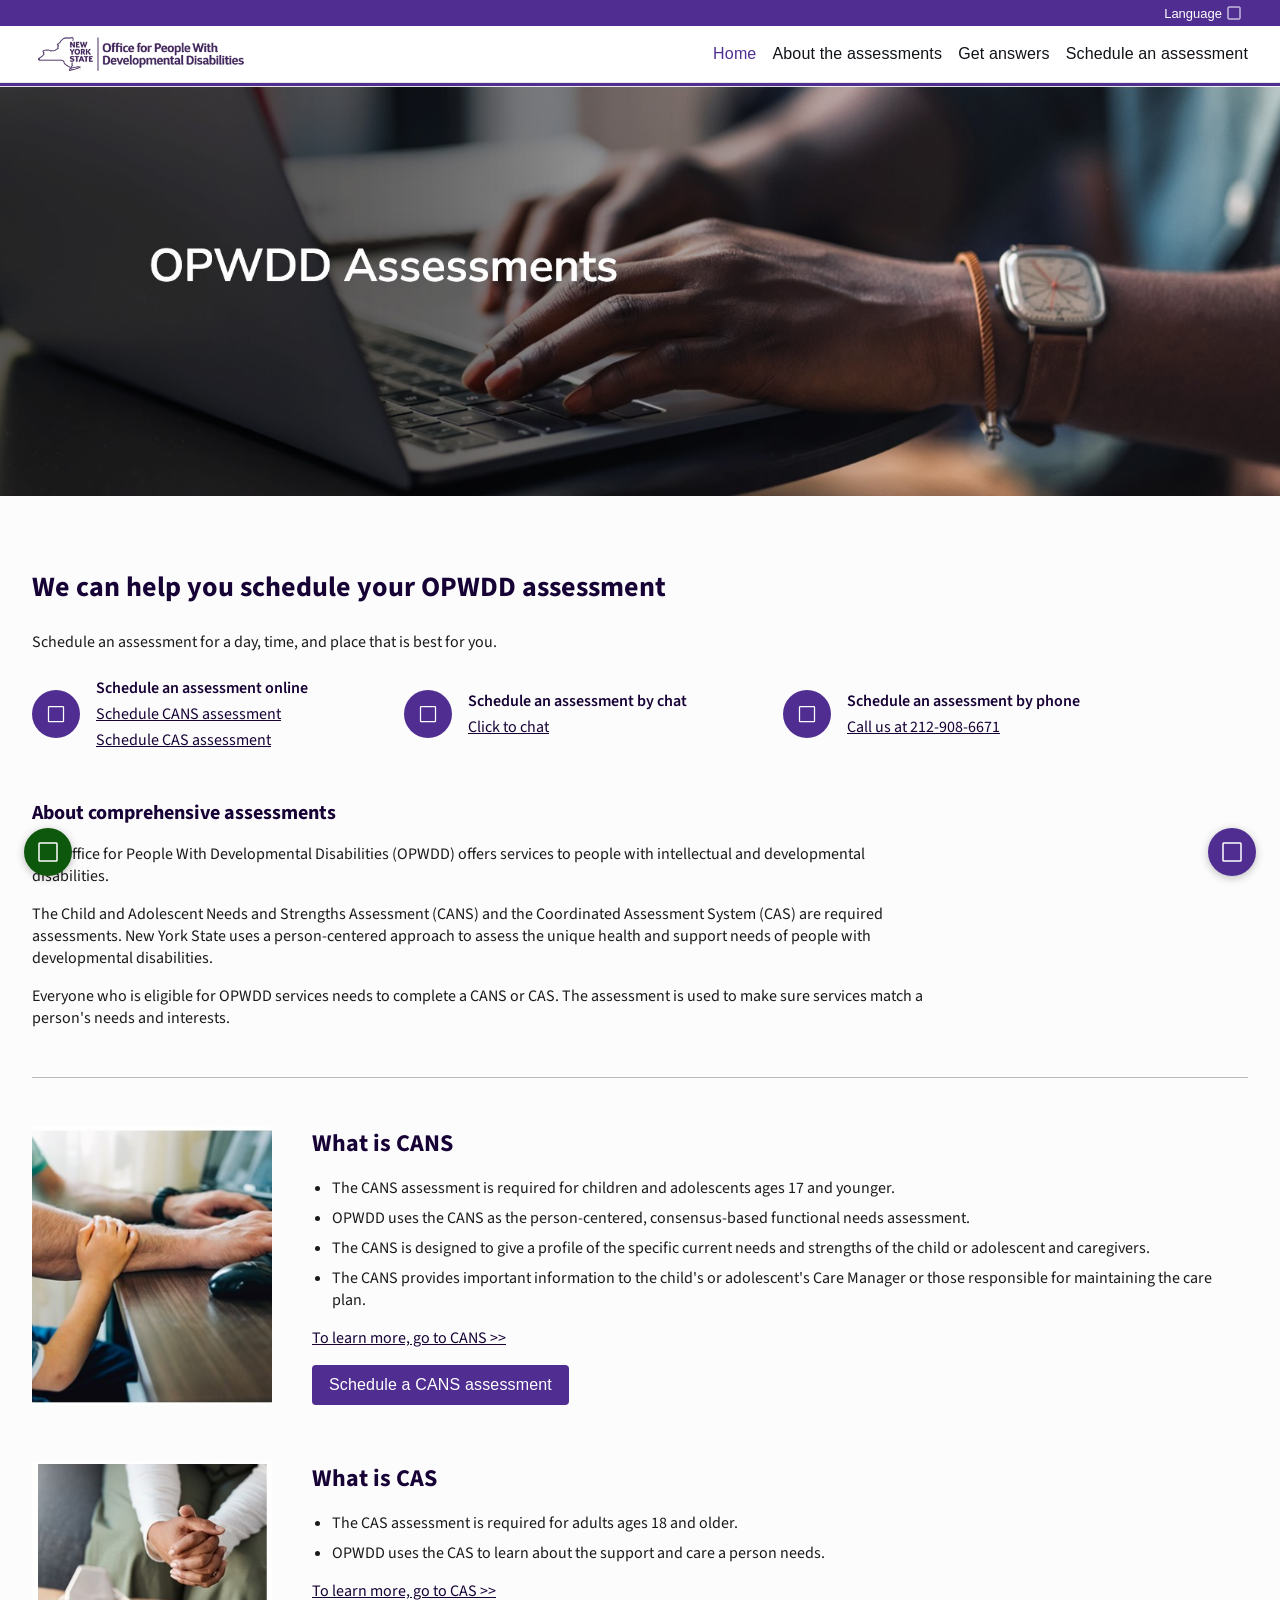
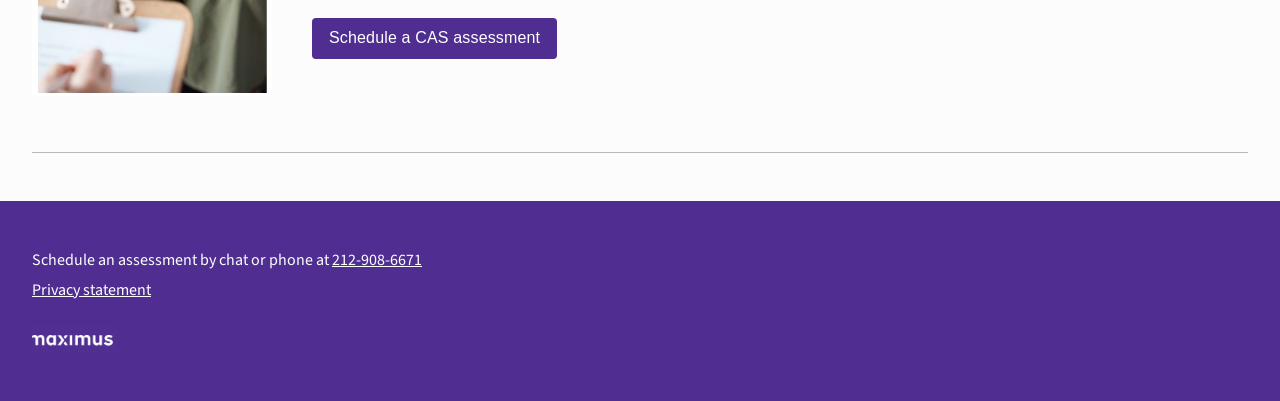
==== NY OPWDD/index.html @ 1f6131d6 "Publish OPWDD Assessments prototype as a GitHub Pages demo Deploy mirror of the NY-OPWDD site (homep" ====
<!DOCTYPE html>
<html lang="en" data-theme="maximus" data-mode="light">
<head>
<meta charset="UTF-8">
<meta name="viewport" content="width=device-width, initial-scale=1.0">
<title>OPWDD Assessments</title>
<link rel="preconnect" href="https://fonts.googleapis.com">
<link rel="preconnect" href="https://fonts.gstatic.com" crossorigin>
<link href="https://fonts.googleapis.com/css2?family=Source+Sans+3:ital,wght@0,400;0,600;0,700;1,400&display=swap" rel="stylesheet">
<link rel="stylesheet" href="../node_modules/@mms/design-system/dist/styles/tokens-primitives.css">
<link rel="stylesheet" href="../node_modules/@mms/design-system/dist/styles/tokens-structural.css">
<link rel="stylesheet" href="../node_modules/@mms/design-system/dist/styles/tokens-semantic.css">
<link rel="stylesheet" href="../node_modules/@mms/design-system/dist/themes/maximus.css">
<link rel="stylesheet" href="styles.css?v=1">
<script type="importmap">
{
  "imports": {
    "lit": "../node_modules/lit/index.js",
    "lit/": "../node_modules/lit/",
    "lit-html": "../node_modules/lit-html/lit-html.js",
    "lit-html/": "../node_modules/lit-html/",
    "lit-element": "../node_modules/lit-element/index.js",
    "lit-element/": "../node_modules/lit-element/",
    "@lit/reactive-element": "../node_modules/@lit/reactive-element/reactive-element.js",
    "@lit/reactive-element/": "../node_modules/@lit/reactive-element/",
    "@lit-labs/ssr-dom-shim": "../node_modules/@lit-labs/ssr-dom-shim/index.js",
    "@lit-labs/ssr-dom-shim/": "../node_modules/@lit-labs/ssr-dom-shim/",
    "@mms/design-system/components/mms-button": "../node_modules/@mms/design-system/dist/components/button/mms-button.component.js",
    "@mms/design-system/components/mms-icon": "../node_modules/@mms/design-system/dist/components/icon/mms-icon.component.js",
    "@mms/design-system/components/mms-link": "../node_modules/@mms/design-system/dist/components/link/mms-link.component.js",
    "@mms/design-system/components/mms-header": "../node_modules/@mms/design-system/dist/components/header/mms-header.component.js",
    "/NYOPWDD-demo/node_modules/@mms/design-system/dist/icons/icon-svgs.json": "./icon-svgs-shim.js"
  }
}
</script>
<script type="module">
  import '@mms/design-system/components/mms-button';
  import '@mms/design-system/components/mms-icon';
  import '@mms/design-system/components/mms-link';
  import '@mms/design-system/components/mms-header';
</script>
<style>
  /* Homepage-only: marks the Home nav item current, in the theme's primary color.
     Overrides the header's own --color-link-default/--color-link-hover, which it
     sets on slotted nav links via ::slotted() — this rule wins on specificity. */
  mms-link[slot="nav"].nav-current {
    --color-link-default: var(--color-primary-9);
    --color-link-hover: var(--color-primary-9);
  }
</style>
</head>
<body>

<div class="utility-bar">
  <button type="button" class="utility-bar__lang">
    Language <mms-icon name="caret-down" size="sm"></mms-icon>
  </button>
</div>

<mms-header logo-size="sm" container="content" home-href="index.html" home-label="OPWDD Assessments" home-current>
  <img slot="logo" src="assets/logo-opwdd.png" alt="New York State Office for People With Developmental Disabilities" class="nav-header__logo">
  <mms-link slot="nav" href="index.html" label="Home" class="nav-current"></mms-link>
  <mms-link slot="nav" href="#about-assessments" label="About the assessments"></mms-link>
  <mms-link slot="nav" href="#get-answers" label="Get answers"></mms-link>
  <mms-link slot="nav" href="#schedule" label="Schedule an assessment"></mms-link>
</mms-header>

<div class="hero">
  <img src="assets/hero-assessments.jpg" alt="OPWDD Assessments" class="hero__img">
  <h1 class="visually-hidden">OPWDD Assessments</h1>
</div>

<main class="layout-container">
  <section class="intro">
    <h2>We can help you schedule your OPWDD assessment</h2>
    <p>Schedule an assessment for a day, time, and place that is best for you.</p>

    <div class="contact-row">
      <div class="contact-item">
        <span class="contact-item__icon"><mms-icon name="monitor" size="md"></mms-icon></span>
        <div>
          <p class="contact-item__label">Schedule an assessment online</p>
          <a href="form-one.html" class="contact-item__link">Schedule CANS assessment</a>
          <a href="form-two.html" class="contact-item__link">Schedule CAS assessment</a>
        </div>
      </div>
      <div class="contact-item">
        <span class="contact-item__icon"><mms-icon name="chat" size="md"></mms-icon></span>
        <div>
          <p class="contact-item__label">Schedule an assessment by chat</p>
          <a href="#chat">Click to chat</a>
        </div>
      </div>
      <div class="contact-item">
        <span class="contact-item__icon"><mms-icon name="phone" size="md"></mms-icon></span>
        <div>
          <p class="contact-item__label">Schedule an assessment by phone</p>
          <a href="tel:212-908-6671">Call us at 212-908-6671</a>
        </div>
      </div>
    </div>
  </section>

  <section class="about-assessments">
    <h3>About comprehensive assessments</h3>
    <p>The Office for People With Developmental Disabilities (OPWDD) offers services to people with intellectual and developmental disabilities.</p>
    <p>The Child and Adolescent Needs and Strengths Assessment (CANS) and the Coordinated Assessment System (CAS) are required assessments. New York State uses a person-centered approach to assess the unique health and support needs of people with developmental disabilities.</p>
    <p>Everyone who is eligible for OPWDD services needs to complete a CANS or CAS. The assessment is used to make sure services match a person's needs and interests.</p>
  </section>

  <hr class="divider">

  <section class="info-block">
    <img src="assets/cans-photo.jpg" alt="" class="info-block__img">
    <div class="info-block__content">
      <h3>What is CANS</h3>
      <ul>
        <li>The CANS assessment is required for children and adolescents ages 17 and younger.</li>
        <li>OPWDD uses the CANS as the person-centered, consensus-based functional needs assessment.</li>
        <li>The CANS is designed to give a profile of the specific current needs and strengths of the child or adolescent and caregivers.</li>
        <li>The CANS provides important information to the child's or adolescent's Care Manager or those responsible for maintaining the care plan.</li>
      </ul>
      <a href="#cans">To learn more, go to CANS &gt;&gt;</a>
      <a href="form-one.html" class="info-block__button">
        <mms-button label="Schedule a CANS assessment" variant="primary" color-scheme="primary" size="md"></mms-button>
      </a>
    </div>
  </section>

  <section class="info-block">
    <img src="assets/cas-photo.jpg" alt="" class="info-block__img">
    <div class="info-block__content">
      <h3>What is CAS</h3>
      <ul>
        <li>The CAS assessment is required for adults ages 18 and older.</li>
        <li>OPWDD uses the CAS to learn about the support and care a person needs.</li>
      </ul>
      <a href="#cas">To learn more, go to CAS &gt;&gt;</a>
      <a href="form-two.html" class="info-block__button">
        <mms-button label="Schedule a CAS assessment" variant="primary" color-scheme="primary" size="md"></mms-button>
      </a>
    </div>
  </section>

  <hr class="divider">
</main>

<footer class="site-footer">
  <p>Schedule an assessment by chat or phone at <a href="tel:212-908-6671">212-908-6671</a></p>
  <a href="#privacy" class="site-footer__privacy">Privacy statement</a>
  <img src="assets/logo-maximus.png" alt="Maximus" class="site-footer__logo">
</footer>

<button type="button" class="cookie-fab" aria-label="Cookie preferences">
  <mms-icon name="cookie" size="lg"></mms-icon>
</button>

<button type="button" class="chat-fab" aria-label="Open chat">
  <mms-icon name="chat" size="lg"></mms-icon>
</button>

</body>
</html>
---- node_modules/@mms/design-system/dist/styles/tokens-primitives.css ----
/**
 * Layer 0 — primitives. Hand-maintained; edit this file directly.
 *
 * Nothing generates it. scripts/build-package.mjs only copies it verbatim into
 * dist/. The raw 1–12 palette ramps live here and are referenced by name from
 * the theme sheets — no component and no semantic token should ever read a
 * primitive directly.
 *
 * The header this replaced claimed the file was auto-generated. It never was:
 * `style-dictionary` is a devDependency with no config, no token source
 * directory, and no script that invokes it. The pipeline in CLAUDE.md §3.4 is
 * still ahead of us, not behind us — when it lands, this header is the thing
 * that should become true again.
 */

:root {
  --neutral-light-1: #fcfcfc;
  --neutral-light-2: #f9f9f9;
  --neutral-light-3: #f0f0f0;
  --neutral-light-4: #e8e8e8;
  --neutral-light-5: #e0e0e0;
  --neutral-light-6: #b8b8b8;
  --neutral-light-7: #878787;
  --neutral-light-8: #737373;
  --neutral-light-9: #606060;
  --neutral-light-10: #484848;
  --neutral-light-11: #303030;
  --neutral-light-12: #1a1a1a;
  --neutral-light-placeholder: #6d6d6d; /* Passes 4.5:1 on surface-sunken (#f0f0f0) */
  --neutral-dark-1: #060606;
  --neutral-dark-2: #151515;
  --neutral-dark-3: #191919;
  --neutral-dark-4: #1d1d1d;
  --neutral-dark-5: #262626;
  --neutral-dark-6: #444444;
  --neutral-dark-7: #636363;
  --neutral-dark-8: #7d7d7d;
  --neutral-dark-9: #979797;
  --neutral-dark-10: #b0b0b0;
  --neutral-dark-11: #cacaca;
  --neutral-dark-12: #e3e3e3;
  --neutral-dark-placeholder: #8c8c8c; /* Passes 4.5:1 on pressed (#262626) */
  --white: #ffffff;
  --near-black: #0a0c0e;
  --onyx-light-1: #f8f9fb;
  --onyx-light-2: #f2f4f7;
  --onyx-light-3: #e8ebf0;
  --onyx-light-4: #dde1e8;
  --onyx-light-5: #cfd5de;
  --onyx-light-6: #b5bdc8;
  --onyx-light-7: #7a8594;
  --onyx-light-8: #4d5766;
  --onyx-light-9: #1f252d;
  --onyx-light-10: #161a21;
  --onyx-light-11: #0f1216;
  --onyx-light-12: #080a0c;
  --onyx-dark-1: #080a0c;
  --onyx-dark-2: #0f1216;
  --onyx-dark-3: #161a21;
  --onyx-dark-4: #1f252d;
  --onyx-dark-5: #2a323d;
  --onyx-dark-6: #3d4754;
  --onyx-dark-7: #55616f;
  --onyx-dark-8: #76828f;
  --onyx-dark-9: #c5cdd8;
  --onyx-dark-10: #d8dee6;
  --onyx-dark-11: #e8ecf0;
  --onyx-dark-12: #f8f9fb;
}
---- node_modules/@mms/design-system/dist/styles/tokens-structural.css ----
/**
 * Layer 1 — structural tokens. Hand-maintained; edit this file directly.
 *
 * Nothing generates it. scripts/build-package.mjs only copies it verbatim into
 * dist/. These are UX decisions, not brand decisions: spacing, radius, borders,
 * elevation, motion, focus ring. They are fixed across every engagement and a
 * brand sheet must never redefine them.
 *
 * The header this replaced claimed the file was auto-generated. It never was —
 * see the note in tokens-primitives.css.
 */

:root {
  --border-width-none: 0px; /** Marina: --border-thickness-border-none — removes border */
  --border-width-xs: 1px; /** Marina: --border-thickness-border-xs — default/most common border */
  --border-width-sm: 2px; /** Marina: --border-thickness-border-sm — emphasized borders */
  --border-width-md: 3px; /** Marina: --border-thickness-border-md — heavy emphasis */
  --border-width-lg: 4px; /** Marina: --border-thickness-border-lg — decorative borders */
  --border-width-xl: 6px; /** Marina: --border-thickness-border-xl — maximum weight */
  --color-utility-success-muted: #c6f3c6; /** Marina: rgba(198,243,198) — surface background for success states */
  --color-utility-success-emphasis: #0e580e; /** Marina: rgba(14,88,14) — text, borders, icons; ~10:1 on white */
  --color-utility-success-on-fill: #ffffff; /** White indicator on success fills; dark mode overrides to success-emphasis */
  --color-utility-success-stroke: #0e580e; /** Fixed border for a colored-fill surface (toast). Same value as -emphasis but never swapped by [data-mode="dark"] — that swap exists for a different use case (indicator-on-dark-surface) and would collapse this border into the fill color. */
  --color-utility-error-muted: #f3ac99; /** Marina: rgba(243,172,153) — surface background for error states */
  --color-utility-error-emphasis: #aa010e; /** Marina: rgba(170,1,14) — text, borders, icons; ~6:1 on white */
  --color-utility-error-on-fill: #ffffff; /** White indicator on error fills; dark mode overrides to error-emphasis */
  --color-utility-error-stroke: #aa010e; /** Fixed border for a colored-fill surface (toast). See success-stroke comment. */
  --color-utility-caution-muted: #faf3d1; /** USWDS warning-lighter — surface background for caution states */
  --color-utility-caution-emphasis: #936f38; /** USWDS warning-darker — text, borders, icons; 4.59:1 on white (AA) */
  --color-utility-caution-on-fill: #ffffff; /** White indicator on caution fills; dark mode overrides to caution-emphasis */
  --color-utility-caution-stroke: #936f38; /** Fixed border for a colored-fill surface (toast). See success-stroke comment. */
  --color-utility-informational-muted-fixed: #f0f0f0; /** mms-status-tag only — fixed neutral gray fill, never swapped by [data-mode="dark"]. Deliberately NOT named -informational-muted: that name (tokens-semantic.css) is still theme-scoped/mode-swapping and is depended on by mms-toast/mms-inline-alert/mms-alert-banner; reusing it here would silently change their rendering. */
  --color-utility-informational-stroke-fixed: #878787; /** mms-status-tag only — pairs with -muted-fixed above; 3.15:1 contrast, meets WCAG 1.4.11. Same isolation rationale as -muted-fixed — do not repoint -informational-stroke (tokens-semantic.css) at this value without also updating its other consumers. */
  --color-utility-on-fill: #ffffff; /** White text/icons on emphasis fills (buttons, loading bars, progress). Guarantees contrast on dark utility backgrounds. */
  --color-utility-notification: #aa010e; /** Badge/indicator fill — notification dots and count chips. White border (1px) handles dark mode contrast. */
  --color-utility-link: #005ea2; /** USWDS link — default link color. Fixed across all themes. 4.54:1 on white (AA). */
  --color-utility-link-hover: #0b4778; /** USWDS link-dark — hover state. 8.18:1 on white (AAA). */
  --color-utility-link-visited: #54278f; /** USWDS violet-70v — visited link. 7.28:1 on white (AAA). */
  --color-utility-link-dark: #58b4ff; /** USWDS link on dark — default link color for dark mode. 7.5:1 on #1a1a1a. */
  --color-utility-link-hover-dark: #a9d6ff; /** USWDS link-lighter — hover state for dark mode. 11.2:1 on #1a1a1a. */
  --color-utility-link-visited-dark: #c9b6e4; /** USWDS violet-20 — visited link for dark mode. 8.9:1 on #1a1a1a. */
  --elevation-none: none; /** Marina: --global-shadow-m0 */
  --elevation-sm: 0 1px 3px 1px rgba(0,0,0,0.15), 0 1px 2px 0 rgba(0,0,0,0.30); /** Marina: --global-shadow-m1 — cards at rest, subtle lift */
  --elevation-md: 0 2px 6px 2px rgba(0,0,0,0.15), 0 1px 2px 0 rgba(0,0,0,0.30); /** Marina: --global-shadow-m2 — dropdowns, popovers */
  --elevation-lg: 0 4px 8px 3px rgba(0,0,0,0.15), 0 1px 3px 0 rgba(0,0,0,0.30); /** Marina: --global-shadow-m3 — modals, drawers */
  --elevation-xl: 0 6px 10px 4px rgba(0,0,0,0.15), 0 2px 3px 0 rgba(0,0,0,0.30); /** Marina: --global-shadow-m4 — top-level overlays, dialogs */
  --focus-ring-width: 2px; /** WCAG 2.2 SC 2.4.11 minimum — 2px CSS pixels. Marina hardcodes this in every component; promoted to token here. */
  --focus-ring-style: solid; /** Marina always uses solid. Tokenized so components never hardcode the shorthand. */
  --focus-ring-color: #386CF7; /** Marina --color-utility-focus-focusstate rgba(56,108,247,1). Structural — cannot be overridden by any brand sheet. */
  --focus-ring-offset: 2px; /** Marina token is 6px but components consistently use 2px in practice. 2px matches browser default focus behavior. */
  --focus-ring-inset-offset: -2px; /** Marina --focus-ring-inset-offset. Applied to bordered elements (text inputs) where the ring draws inside the element boundary. */
  --icon-size-sm: 16px; /** Inline with body text, form control indicators. Marina secondary icon size. */
  --icon-size-md: 20px; /** Default — standard UI icon. Aligns with MUI default and Tailwind w-5. */
  --icon-size-lg: 24px; /** Navigation, prominent UI. Marina primary icon size. WCAG 2.5.8 minimum for interactive targets. */
  --icon-size-xl: 32px; /** Feature/display — onboarding, empty states, hero sections. */
  --layout-content-max-width: 1280px; /** Maximum width of the centered content container. Content stops growing here regardless of viewport width. */
  --layout-inline-padding-compact: 16px; /** Horizontal padding inside the content container when the viewport is below the padding step. Aliases --spacing-md1. */
  --layout-inline-padding-default: 32px; /** Horizontal padding inside the content container at the padding step and above. Aliases --spacing-lg2. Doubles the compact inset rather than stepping one notch up the spacing ramp — matches USWDS's 16→32 site margins. */
  --layout-padding-step: 768px; /** Viewport width at which padding-inline transitions from compact (16px) to default (24px). */
  --layout-gap-tight: 8px; /** Gap between tightly grouped horizontal items — chips, icon + label pairs, inline form controls. Aliases --spacing-sm1. */
  --layout-gap-default: 16px; /** Default gap between siblings in a row or column — list items, form fields, nav items. Aliases --spacing-md1. */
  --layout-gap-loose: 24px; /** Looser gap for cards, larger composite groups, and content blocks that need more breathing room. Aliases --spacing-lg1. */
  --layout-gap-comfortable: 32px; /** Comfortable gap commonly used between major composite blocks and card-grid items. Aliases --spacing-lg2. */
  --motion-duration-instant: 0ms; /** No animation — explicit override for elements that must never animate (e.g. reduced-motion fallback targets). */
  --motion-duration-fast: 100ms; /** Micro-interactions: checkbox fill, radio select, toggle thumb, focus ring appear. Carbon fast-02 reference (110ms); rounded to 100ms for cleaner authoring. */
  --motion-duration-base: 200ms; /** Standard interactive state changes: hover backgrounds, button press, input border color, link underline. Most-used duration. Matches Material short4 and Carbon moderate-01 (150ms) upper end. */
  --motion-duration-moderate: 300ms; /** Component-level transitions: dropdown open, tooltip appear, tab panel switch, accordion expand. Carbon moderate-02 reference (240ms); stepped up to 300ms for government UI readability. */
  --motion-duration-slow: 500ms; /** Larger surface movements: modal enter/exit, drawer slide, toast appear. Carbon slow-01 reference (400ms); stepped up slightly for overlay surfaces on lower-powered government hardware. */
  --motion-duration-loop: 1500ms; /** Continuous ambient loops that repeat indefinitely rather than resolving — the indeterminate loading-bar sweep. Deliberately off the transition scale above (instant→slow), which measures one-shot state changes: a loop has no start or end state to move between, and reusing --motion-duration-slow (500ms) for a full-width sweep reads as frantic. Marina reference: 1.5s. */
  --motion-easing-standard: cubic-bezier(0.2, 0, 0, 1); /** General repositioning within the page: elements that move but don't enter or exit the screen. Material standard and Carbon standard-productive reference. */
  --motion-easing-enter: cubic-bezier(0, 0, 0.2, 1); /** Elements entering or appearing: dropdown opens, modal fades in, tooltip appears. Decelerates at end — feels like the element is landing. Material decelerated / Carbon entrance-productive reference. */
  --motion-easing-exit: cubic-bezier(0.4, 0, 1, 1); /** Elements leaving or disappearing: dropdown closes, modal fades out, toast dismisses. Accelerates with no soft landing — feels like the element is departing. Material accelerated / Carbon exit-productive reference. */
  --motion-easing-linear: linear; /** Opacity and color transitions. Linear feels even because these properties are perceivable throughout — an ease curve creates an uneven perceptual rhythm on fades. */
  --motion-easing-loop: cubic-bezier(0.4, 0, 0.6, 1); /** Symmetric ease-in-out for continuous ambient loops. Velocity is zero at both endpoints, so the wrap from 100% back to 0% has no perceptible jerk — the asymmetric enter/exit/standard curves all end at a different speed than they start and visibly stutter when repeated. Marina reference: ease-in-out. */
  --radius-none: 0px; /** Marina: --corner-radius-none */
  --radius-xs: 2px; /** Marina: --border-radius-sm — most-used radius across alert-banner, modal, toast, slider, pagination, header */
  --radius-sm: 4px; /** Marina: --corner-radius-small */
  --radius-md: 8px; /** Marina: --corner-radius-base */
  --radius-lg: 16px; /** Marina: --corner-radius-brand — renamed from 'brand' to remove Chubb-specific semantics */
  --radius-full: 1000px; /** Marina: --corner-radius-circle — used for pill shapes (tags, tabs, progress-bar, side-nav) */
  --size-0: 0px; /** Zero utility */
  --size-px: 1px; /** Single-pixel utility for borders, hairlines */
  --size-xs1: 2px;
  --size-xs0: 3px; /** Small details — not in spacing scale */
  --size-xs2: 4px;
  --size-sm0: 6px; /** Small elements — not in spacing scale */
  --size-sm1: 8px; /** Radio dot, small icons */
  --size-sm2: 12px; /** Small icons, indicators */
  --size-md1: 16px; /** Icons, checkbox indicator */
  --size-md2: 20px; /** Toggle thumb */
  --size-lg1: 24px; /** Icons, touch areas */
  --size-lg-28: 28px; /** Accordion/grid indent — ui-kit migration parity */
  --size-lg2: 32px; /** Medium controls, desktop touch target */
  --size-xl1: 40px; /** Large controls */
  --size-xl-touch: 44px; /** WCAG 2.2 minimum touch target (mobile) */
  --size-xl2: 48px; /** Toggle width, controls */
  --size-xl3: 56px; /** Larger controls */
  --size-xxl1: 64px; /** Avatars */
  --size-xxl2: 80px; /** Large avatars — not in spacing scale */
  --size-xxl3: 96px; /** Extra large avatars */
  --size-xxl4: 128px; /** Hero elements */
  --spacing-0: 0px;
  --spacing-px: 1px; /** Marina: --spacing-1px — single-pixel utility for borders, dividers, offsets */
  --spacing-xs0: 3px; /** Marina: --spacing-3px — sub-xs utility, verify component usage on import */
  --spacing-xs1: 2px;
  --spacing-xs2: 4px;
  --spacing-sm1: 8px;
  --spacing-sm2: 12px;
  --spacing-md1: 16px;
  --spacing-md2: 20px;
  --spacing-lg1: 24px;
  --spacing-lg-mid: 28px; /** Marina: --spacing-28px — specific component need between lg1/lg2, resolve on import */
  --spacing-lg2: 32px;
  --spacing-xl1: 40px;
  --spacing-xl2: 48px;
  --spacing-xl3: 56px;
  --spacing-xxl1: 64px;
  --spacing-xxl2: 72px; /** New — no Marina equivalent */
  --spacing-xxl3: 96px; /** Marina: --spacing-xxl2 */
  --spacing-xxl4: 128px; /** Marina: --spacing-xxl3 */
  --font-weight-regular: 400; /** Default body text weight */
  --font-weight-medium: 500; /** Semi-emphasis, labels, subheadings */
  --font-weight-bold: 700; /** Strong emphasis, headings */
  --text-display-lg-size: 3.5rem; /** 56px — Hero taglines, splash screens */
  --text-display-lg-line-height: 1.1; /** Tight for large display */
  --text-display-lg-letter-spacing: -0.02em; /** Tighten for optical balance */
  --text-display-md-size: 2.75rem; /** 44px — Feature callouts, section heroes */
  --text-display-md-line-height: 1.15;
  --text-display-md-letter-spacing: -0.015em;
  --text-display-sm-size: 2.25rem; /** 36px — Secondary hero text, card heroes */
  --text-display-sm-line-height: 1.2;
  --text-display-sm-letter-spacing: -0.01em;
  --text-heading-1-size: 2.5rem; /** 40px — Page title (h1) */
  --text-heading-1-line-height: 1.2;
  --text-heading-1-letter-spacing: -0.01em;
  --text-heading-2-size: 2rem; /** 32px — Major section (h2) */
  --text-heading-2-line-height: 1.25;
  --text-heading-2-letter-spacing: -0.005em;
  --text-heading-3-size: 1.5rem; /** 24px — Subsection (h3) */
  --text-heading-3-line-height: 1.3;
  --text-heading-3-letter-spacing: 0;
  --text-heading-4-size: 1.25rem; /** 20px — Card/panel title (h4) */
  --text-heading-4-line-height: 1.35;
  --text-heading-4-letter-spacing: 0;
  --text-heading-5-size: 1.125rem; /** 18px — Minor heading (h5) */
  --text-heading-5-line-height: 1.4;
  --text-heading-5-letter-spacing: 0;
  --text-heading-6-size: 1rem; /** 16px — Smallest heading (h6) */
  --text-heading-6-line-height: 1.45;
  --text-heading-6-letter-spacing: 0;
  --text-body-lg-size: 1.125rem; /** 18px — Lead paragraphs, emphasis */
  --text-body-lg-line-height: 1.5;
  --text-body-md-size: 1rem; /** 16px — Default body text */
  --text-body-md-line-height: 1.5;
  --text-body-sm-size: 0.875rem; /** 14px — Secondary text, metadata */
  --text-body-sm-line-height: 1.5;
  /**
   * ui-label sizes alias the body scale (14/16/18px) so "md" means the same
   * thing platform-wide. weight (--font-weight-medium) and letter-spacing
   * are the deliberate differentiator from body copy — never redefine size
   * independently of --text-body-* again (see DS-060 session notes).
   */
  --text-ui-label-lg-size: var(--text-body-lg-size); /** 18px */
  --text-ui-label-lg-line-height: 1.4;
  --text-ui-label-lg-letter-spacing: 0.01em;
  --text-ui-label-md-size: var(--text-body-md-size); /** 16px */
  --text-ui-label-md-line-height: 1.4;
  --text-ui-label-md-letter-spacing: 0.01em;
  --text-ui-label-sm-size: var(--text-body-sm-size); /** 14px */
  --text-ui-label-sm-line-height: 1.4;
  --text-ui-label-sm-letter-spacing: 0.01em;
  --text-ui-caption-size: 0.75rem; /** 12px — Timestamps, helper text, fine print */
  --text-ui-caption-line-height: 1.4;
  --text-ui-caption-letter-spacing: 0.02em;
  --text-ui-overline-size: 0.75rem; /** 12px — All caps. Category tags, section labels */
  --text-ui-overline-line-height: 1.4;
  --text-ui-overline-letter-spacing: 0.08em;
  --text-ui-overline-text-transform: uppercase;
  --text-measure-prose: 65ch; /** Optimal for running text (Bringhurst 45-75ch) */
  --text-measure-narrow: 45ch; /** Captions, sidebars, constrained layouts */
  --text-measure-wide: 80ch; /** Code blocks, tables, technical content */
  --responsive-heading-1: clamp(2rem, 1.5rem + 2vw, 2.5rem); /** 32px → 40px across viewport range */
  --responsive-heading-2: clamp(1.5rem, 1.25rem + 1.25vw, 2rem); /** 24px → 32px across viewport range */
  --responsive-heading-3: clamp(1.25rem, 1.1rem + 0.75vw, 1.5rem); /** 20px → 24px across viewport range */
  --responsive-body-lg: clamp(1rem, 0.95rem + 0.25vw, 1.125rem); /** 16px → 18px across viewport range */
}

/* Dark mode link color overrides — USWDS compliant */
[data-mode="dark"] {
  --color-utility-link: var(--color-utility-link-dark);
  --color-utility-link-hover: var(--color-utility-link-hover-dark);
  --color-utility-link-visited: var(--color-utility-link-visited-dark);
}

/* Dark mode utility color overrides — lighter fills, darker indicators for contrast */
[data-mode="dark"] {
  --color-utility-error-emphasis: var(--color-utility-error-muted);
  --color-utility-success-emphasis: var(--color-utility-success-muted);
  --color-utility-caution-emphasis: var(--color-utility-caution-muted);
  --color-utility-notification-emphasis: var(--color-utility-notification-muted);
  /* On-fill text/indicators swap to near-black in dark mode — the fill
     itself is now the light -muted tint, so on-fill needs a dark
     foreground to stay readable (same near-black as --color-text-on-muted). */
  --color-utility-error-on-fill: var(--color-text-on-muted);
  --color-utility-success-on-fill: var(--color-text-on-muted);
  --color-utility-caution-on-fill: var(--color-text-on-muted);
  /* Colored-fill surfaces (toast): in dark mode the border collapses into
     the fill color, matching Marina's real behavior. This isn't invisible —
     WCAG 1.4.11 measures the border against what's outside the component
     (the page background), and a -muted fill against the dark page
     background clears 3:1 by a wide margin (10.78–18.14:1), same mechanism
     that makes the fill itself a visible card on the page. */
  --color-utility-success-stroke: var(--color-utility-success-muted);
  --color-utility-error-stroke: var(--color-utility-error-muted);
  --color-utility-caution-stroke: var(--color-utility-caution-muted);
}
---- node_modules/@mms/design-system/dist/themes/maximus.css ----
/* Theme: maximus (light mode) */
[data-theme="maximus"] {
  --color-neutral-1: var(--neutral-light-1);
  --color-neutral-2: var(--neutral-light-2);
  --color-neutral-3: var(--neutral-light-3);
  --color-neutral-4: var(--neutral-light-4);
  --color-neutral-5: var(--neutral-light-5);
  --color-neutral-6: var(--neutral-light-6);
  --color-neutral-7: var(--neutral-light-7);
  --color-neutral-8: var(--neutral-light-8);
  --color-neutral-9: var(--neutral-light-9);
  --color-neutral-10: var(--neutral-light-10);
  --color-neutral-11: var(--neutral-light-11);
  --color-neutral-12: var(--neutral-light-12);
  --color-neutral-placeholder: var(--neutral-light-placeholder);

  --color-onyx-1: var(--onyx-light-1);
  --color-onyx-2: var(--onyx-light-2);
  --color-onyx-3: var(--onyx-light-3);
  --color-onyx-4: var(--onyx-light-4);
  --color-onyx-5: var(--onyx-light-5);
  --color-onyx-6: var(--onyx-light-6);
  --color-onyx-7: var(--onyx-light-7);
  --color-onyx-8: var(--onyx-light-8);
  --color-onyx-9: var(--onyx-light-9);
  --color-onyx-10: var(--onyx-light-10);
  --color-onyx-11: var(--onyx-light-11);
  --color-onyx-12: var(--onyx-light-12);
  --color-text-on-onyx: #ffffff;

  /* Primary palette — Tier 1 (Full Component)
     Anchor #502E91 vs white: 9.81:1 — all constraints pass */
  --color-primary-1: #FAF9FF;
  --color-primary-2: #F4F1FF;
  --color-primary-3: #ECE8FE;
  --color-primary-4: #E4DEFE;
  --color-primary-5: #DBD3FB;
  --color-primary-6: #C4BAEB;
  --color-primary-7: #8A7CC4;
  --color-primary-8: #6B5AAD;
  --color-primary-9: #502E91;
  --color-primary-10: #3B1774;
  --color-primary-11: #2A1055;
  --color-primary-12: #170236;

  /* Secondary palette — Tier 1 (Full Component)
     Anchor #6C489C vs white: 6.90:1 — all constraints pass */
  --color-secondary-1: #FBF9FF;
  --color-secondary-2: #F5F1FD;
  --color-secondary-3: #EEE7FB;
  --color-secondary-4: #E7DEF8;
  --color-secondary-5: #DED2F4;
  --color-secondary-6: #C8BAE3;
  --color-secondary-7: #8B7EB5;
  --color-secondary-8: #7068A0;
  --color-secondary-9: #6C489C;
  --color-secondary-10: #553380;
  --color-secondary-11: #422963;
  --color-secondary-12: #2C1844;

  /* Accent palette — Tier 3 (Decorative)
     Anchor #7EBE63 vs white: 2.23:1 — fails 4.5:1
     Steps 3-8, 10-12 intentionally omitted — decorative use only */
  --color-accent-1: #F7FCF5;
  --color-accent-2: #EEF6EB;
  --color-accent-9: #7EBE63;

  --color-text-on-primary: #ffffff;
  --color-text-on-secondary: #ffffff;
  --color-text-on-accent: #1e3f17;

  /* Avenir Next ships with this package — consumers import
     '@mms/design-system/fonts.css' to load it. This sheet names the family
     only, so the fallback still matters wherever that import is absent.
     Arial rather than system-ui: system-ui resolves to a different face on
     every OS (San Francisco, Segoe UI, Roboto), which makes the brand look
     different per platform. Arial is present everywhere and metric-aliased on
     Linux, so type is at least consistent when Avenir Next is not loaded. */
  --font-family-heading: 'Avenir Next', Arial, Helvetica, sans-serif;
  --font-family-body: 'Avenir Next', Arial, Helvetica, sans-serif;
  --font-family-tabular: ui-monospace, 'SF Mono', Menlo, Consolas, monospace;

  /* Semantic color tokens */
  --color-action-solid: var(--color-primary-9); /** Primary button fill, solid interactive elements */
  --color-action-solid-hover: var(--color-primary-10); /** Hover state on solid fills */
  --color-action-solid-pressed: var(--color-primary-11); /** Pressed/active state on solid fills */
  --color-action-subtle: var(--color-primary-3); /** Ghost button background, subtle interactive elements */
  --color-action-subtle-hover: var(--color-primary-4); /** Hover state on subtle fills */
  --color-action-subtle-active: var(--color-primary-5); /** Active/pressed state on subtle fills */
  --color-action-text: var(--color-primary-12); /** Brand text for secondary/ghost buttons — palette step 12 (Text). Step 9 is Solid (anchor): a fill you place text *on*, not a text colour. */
  --color-action-text-hover: var(--color-primary-11); /** Hover state for brand text — palette step 11 (Text muted). Steps 11 and 12 are both text steps: hover moves within the text band, never onto a fill step (9 Solid / 10 Solid hovered). */
  --color-action-stroke: var(--color-primary-9); /** Brand stroke for secondary button border — uses brand primary */
  --color-action-stroke-hover: var(--color-primary-10); /** Hover state for brand stroke */
  --color-link-default: var(--color-utility-link); /** Default link color — USWDS blue #005ea2. Fixed across all themes. */
  --color-link-hover: var(--color-utility-link-hover); /** Link hover — USWDS link-dark #0b4778. Fixed across all themes. */
  --color-link-visited: var(--color-utility-link-visited); /** Visited link — USWDS violet-70v #54278f. Fixed across all themes. */
  --color-text-default: var(--color-neutral-12); /** Primary body text — highest contrast */
  --color-text-subtle: var(--color-neutral-11); /** Secondary text, captions, placeholders */
  --color-text-muted: var(--color-neutral-9); /** Disabled text, decorative labels */
  --color-text-on-emphasis: #ffffff; /** Text on solid colored backgrounds (step 9) */
  --color-text-on-muted: #1a1a1a; /** Text on light-tint utility fills (toast, banner). Fixed across all themes/modes. */
  --color-text-placeholder: var(--color-neutral-placeholder); /** Placeholder text, mask hints — AA compliant (4.5:1+) */
  --color-surface-page: var(--color-neutral-1); /** Page/app background */
  --color-surface-default: var(--color-neutral-2); /** Card, panel, sidebar backgrounds */
  --color-surface-raised: var(--color-neutral-1); /** Elevated surfaces (modals, dropdowns) — typically white */
  --color-surface-solid: var(--white); /** Pure white surface fill — opt-in for components that need a flat solid background instead of the tinted --color-surface-default (e.g. mms-card surface="solid") */
  --color-surface-sunken: var(--color-neutral-3); /** Inset element fills — progress-bar track, code blocks. Palette step 3 (Element): a fill *inside* a container, not a surface a control is placed on. */
  --color-surface-hover: var(--color-neutral-3); /** Hover state on neutral surfaces — table rows, list items */
  --color-surface-active: var(--color-neutral-4); /** Active/selected state — selected row, active list item */
  --color-surface-brand-subtle: var(--color-primary-2); /** Subtle brand-tinted surface */
  --color-surface-brand-hover: var(--color-primary-3); /** Hover state on brand-tinted surfaces */
  --color-surface-brand-active: var(--color-primary-4); /** Active/selected state on brand-tinted surfaces */
  --color-border-default: var(--color-neutral-6); /** Default borders — cards, dividers */
  --color-border-subtle: var(--color-neutral-4); /** Subtle borders — table rows, light separators */
  --color-border-strong: var(--color-neutral-8); /** Emphasized borders — active inputs, hover states */
  --color-border-interactive: var(--color-neutral-7); /** Interactive element borders — form controls */
  --color-border-interactive-hover: var(--color-neutral-8); /** Hover state on interactive borders */
  --color-border-focus: var(--color-primary-8); /** Focus state border — brand-colored focus indicator */
  --color-input-border-focus: var(--color-primary-8); /** Focused input border — brand-colored */
  --color-input-border-error: var(--color-utility-error-emphasis); /** Error state border — structural utility color */
  --color-input-surface-error: var(--color-utility-error-muted); /** Error state background — subtle error tint */
  --color-input-border-success: var(--color-utility-success-emphasis); /** Success/valid state border */
  --color-input-surface-success: var(--color-utility-success-muted); /** Success state background — subtle success tint */
  --color-input-border-caution: var(--color-utility-caution-emphasis); /** Warning state border */
  --color-input-surface-caution: var(--color-utility-caution-muted); /** Warning state background — subtle caution tint */
  --color-disabled-text: var(--color-neutral-8); /** Disabled text — readable but clearly inactive */
  --color-disabled-surface: var(--color-neutral-3); /** Disabled surface fill — subtle inactive background */
  --color-disabled-solid: var(--color-neutral-7); /** Disabled solid fill — inactive button/chip background */
  --color-disabled-stroke: var(--color-neutral-6); /** Disabled border — inactive input/control border */
  --color-utility-informational-surface: var(--color-neutral-3); /** Informational surface — info banners, neutral status areas */
  --color-utility-informational-stroke: var(--color-neutral-7); /** Informational border */
  --color-utility-informational-text: var(--color-neutral-11); /** Informational text/icons — meets 4.5:1 on neutral surfaces */

  /* Semantic typography tokens */
  --type-display-lg-family: var(--font-family-heading);
  --type-display-lg-size: var(--text-display-lg-size);
  --type-display-lg-line-height: var(--text-display-lg-line-height);
  --type-display-lg-letter-spacing: var(--text-display-lg-letter-spacing);
  --type-display-lg-weight: var(--font-weight-bold);
  --type-display-md-family: var(--font-family-heading);
  --type-display-md-size: var(--text-display-md-size);
  --type-display-md-line-height: var(--text-display-md-line-height);
  --type-display-md-letter-spacing: var(--text-display-md-letter-spacing);
  --type-display-md-weight: var(--font-weight-bold);
  --type-display-sm-family: var(--font-family-heading);
  --type-display-sm-size: var(--text-display-sm-size);
  --type-display-sm-line-height: var(--text-display-sm-line-height);
  --type-display-sm-letter-spacing: var(--text-display-sm-letter-spacing);
  --type-display-sm-weight: var(--font-weight-bold);
  --type-heading-1-family: var(--font-family-heading);
  --type-heading-1-size: var(--text-heading-1-size);
  --type-heading-1-line-height: var(--text-heading-1-line-height);
  --type-heading-1-letter-spacing: var(--text-heading-1-letter-spacing);
  --type-heading-1-weight: var(--font-weight-bold);
  --type-heading-2-family: var(--font-family-heading);
  --type-heading-2-size: var(--text-heading-2-size);
  --type-heading-2-line-height: var(--text-heading-2-line-height);
  --type-heading-2-letter-spacing: var(--text-heading-2-letter-spacing);
  --type-heading-2-weight: var(--font-weight-bold);
  --type-heading-3-family: var(--font-family-heading);
  --type-heading-3-size: var(--text-heading-3-size);
  --type-heading-3-line-height: var(--text-heading-3-line-height);
  --type-heading-3-letter-spacing: var(--text-heading-3-letter-spacing);
  --type-heading-3-weight: var(--font-weight-bold);
  --type-heading-4-family: var(--font-family-heading);
  --type-heading-4-size: var(--text-heading-4-size);
  --type-heading-4-line-height: var(--text-heading-4-line-height);
  --type-heading-4-letter-spacing: var(--text-heading-4-letter-spacing);
  --type-heading-4-weight: var(--font-weight-bold);
  --type-heading-5-family: var(--font-family-heading);
  --type-heading-5-size: var(--text-heading-5-size);
  --type-heading-5-line-height: var(--text-heading-5-line-height);
  --type-heading-5-letter-spacing: var(--text-heading-5-letter-spacing);
  --type-heading-5-weight: var(--font-weight-medium);
  --type-heading-6-family: var(--font-family-heading);
  --type-heading-6-size: var(--text-heading-6-size);
  --type-heading-6-line-height: var(--text-heading-6-line-height);
  --type-heading-6-letter-spacing: var(--text-heading-6-letter-spacing);
  --type-heading-6-weight: var(--font-weight-medium);
  --type-body-lg-family: var(--font-family-body);
  --type-body-lg-size: var(--text-body-lg-size);
  --type-body-lg-line-height: var(--text-body-lg-line-height);
  --type-body-lg-weight: var(--font-weight-regular);
  --type-body-md-family: var(--font-family-body);
  --type-body-md-size: var(--text-body-md-size);
  --type-body-md-line-height: var(--text-body-md-line-height);
  --type-body-md-weight: var(--font-weight-regular);
  --type-body-sm-family: var(--font-family-body);
  --type-body-sm-size: var(--text-body-sm-size);
  --type-body-sm-line-height: var(--text-body-sm-line-height);
  --type-body-sm-weight: var(--font-weight-regular);
  --type-ui-label-lg-family: var(--font-family-body);
  --type-ui-label-lg-size: var(--text-ui-label-lg-size);
  --type-ui-label-lg-line-height: var(--text-ui-label-lg-line-height);
  --type-ui-label-lg-letter-spacing: var(--text-ui-label-lg-letter-spacing);
  --type-ui-label-lg-weight: var(--font-weight-medium);
  --type-ui-label-md-family: var(--font-family-body);
  --type-ui-label-md-size: var(--text-ui-label-md-size);
  --type-ui-label-md-line-height: var(--text-ui-label-md-line-height);
  --type-ui-label-md-letter-spacing: var(--text-ui-label-md-letter-spacing);
  --type-ui-label-md-weight: var(--font-weight-medium);
  --type-ui-label-sm-family: var(--font-family-body);
  --type-ui-label-sm-size: var(--text-ui-label-sm-size);
  --type-ui-label-sm-line-height: var(--text-ui-label-sm-line-height);
  --type-ui-label-sm-letter-spacing: var(--text-ui-label-sm-letter-spacing);
  --type-ui-label-sm-weight: var(--font-weight-medium);
  --type-ui-caption-family: var(--font-family-body);
  --type-ui-caption-size: var(--text-ui-caption-size);
  --type-ui-caption-line-height: var(--text-ui-caption-line-height);
  --type-ui-caption-letter-spacing: var(--text-ui-caption-letter-spacing);
  --type-ui-caption-weight: var(--font-weight-regular);
  --type-ui-overline-family: var(--font-family-body);
  --type-ui-overline-size: var(--text-ui-overline-size);
  --type-ui-overline-line-height: var(--text-ui-overline-line-height);
  --type-ui-overline-letter-spacing: var(--text-ui-overline-letter-spacing);
  --type-ui-overline-weight: var(--font-weight-medium);
  --type-ui-overline-text-transform: var(--text-ui-overline-text-transform);
  --type-code-block-family: var(--font-family-tabular);
  --type-code-block-size: var(--text-body-sm-size);
  --type-code-block-line-height: 1.6;
  --type-code-block-weight: var(--font-weight-regular);
  --type-code-inline-family: var(--font-family-tabular);
  --type-code-inline-size: 0.9em; /** Relative to surrounding text */
  --type-code-inline-weight: var(--font-weight-regular);
}
---- NY OPWDD/styles.css ----
* {
  box-sizing: border-box;
}

body {
  margin: 0;
  font-family: 'Source Sans 3', sans-serif;
  color: var(--color-text-default);
  background: var(--color-surface-page);
}

img {
  display: block;
  max-width: 100%;
}

a {
  color: var(--color-action-text);
}

.visually-hidden {
  position: absolute;
  width: 1px;
  height: 1px;
  padding: 0;
  margin: -1px;
  overflow: hidden;
  clip: rect(0, 0, 0, 0);
  white-space: nowrap;
  border: 0;
}

.layout-container {
  max-width: var(--layout-content-max-width);
  margin: 0 auto;
  padding: 0 var(--layout-inline-padding-default);
}

@media (max-width: 640px) {
  .layout-container {
    padding: 0 var(--layout-inline-padding-compact);
  }
}

/* Utility bar */
.utility-bar {
  background: var(--color-primary-9);
  display: flex;
  justify-content: flex-end;
  padding: var(--spacing-xs2) var(--layout-inline-padding-default);
}

.utility-bar__lang {
  background: none;
  border: none;
  color: var(--color-text-on-primary);
  font-size: 13px;
  display: inline-flex;
  align-items: center;
  gap: var(--spacing-xs2);
  cursor: pointer;
}

/* Header */
.nav-header {
  display: flex;
  align-items: center;
  justify-content: space-between;
  padding: var(--spacing-md1) var(--layout-inline-padding-default);
  border-bottom: 1px solid var(--color-border-subtle);
}

.nav-header__brand {
  display: block;
}

.nav-header__logo {
  height: 40px;
  width: auto;
}

.nav-header__menu-toggle {
  display: none;
  background: none;
  border: none;
  cursor: pointer;
  color: var(--color-action-text);
}

.nav-header__nav {
  display: flex;
  align-items: center;
  gap: var(--spacing-lg1);
}

.nav-header__nav a,
.nav-header__dropdown {
  color: var(--color-text-default);
  text-decoration: none;
  font-size: 16px;
  background: none;
  border: none;
  cursor: pointer;
  display: inline-flex;
  align-items: center;
  gap: var(--spacing-xs2);
  padding: var(--spacing-sm1) 0;
  position: relative;
}

.nav-header__nav a[aria-current="page"] {
  color: var(--color-action-text);
  font-weight: 600;
  border-bottom: 2px solid var(--color-primary-9);
}

@media (max-width: 900px) {
  .nav-header__menu-toggle {
    display: block;
  }

  .nav-header__nav {
    display: none;
    position: absolute;
    top: 100%;
    left: 0;
    right: 0;
    flex-direction: column;
    align-items: flex-start;
    gap: 0;
    background: var(--color-surface-page);
    border-bottom: 1px solid var(--color-border-subtle);
    padding: var(--spacing-md1) var(--layout-inline-padding-compact);
    z-index: 10;
  }

  .nav-header {
    position: relative;
  }

  .nav-header__nav.is-open {
    display: flex;
  }
}

/* Hero */
.hero {
  position: relative;
  line-height: 0;
}

.hero__img {
  width: 100%;
  height: clamp(220px, 32vw, 460px);
  object-fit: cover;
}

/* Intro */
.intro {
  padding-top: var(--spacing-xl2);
}

.intro h2 {
  color: var(--color-action-text);
  font-size: 28px;
  margin-bottom: var(--spacing-lg1);
}

.intro > p {
  margin-bottom: var(--spacing-lg1);
}

.contact-row {
  display: flex;
  gap: var(--spacing-xxl3);
  flex-wrap: wrap;
  margin-bottom: var(--spacing-xl2);
}

.contact-item {
  display: flex;
  align-items: center;
  gap: var(--spacing-md1);
}

.contact-item__icon {
  display: flex;
  align-items: center;
  justify-content: center;
  width: 48px;
  height: 48px;
  border-radius: var(--radius-full);
  background: var(--color-primary-9);
  color: var(--color-text-on-primary);
  flex-shrink: 0;
}

.contact-item__label {
  color: var(--color-action-text);
  font-weight: 600;
  margin: 0 0 var(--spacing-xs2);
}

.contact-item a {
  text-decoration: underline;
}

.contact-item__link {
  display: block;
}

.contact-item__link + .contact-item__link {
  margin-top: var(--spacing-xs2);
}

/* About */
.about-assessments h3 {
  color: var(--color-action-text);
  font-size: 20px;
  margin-bottom: var(--spacing-md1);
}

.about-assessments p {
  margin-bottom: var(--spacing-md1);
  max-width: 900px;
}

.divider {
  border: none;
  border-top: 1px solid var(--color-border-default);
  margin: var(--spacing-xl2) 0;
}

/* Info blocks (What is CANS / What is CAS) */
.info-block {
  display: grid;
  grid-template-columns: 240px 1fr;
  gap: var(--spacing-xl1);
  margin-bottom: var(--spacing-xl3);
}

.info-block__img {
  width: 100%;
  height: 100%;
  object-fit: cover;
  border-radius: var(--radius-sm);
}

.info-block__content h3 {
  color: var(--color-action-text);
  font-size: 24px;
  margin-top: 0;
  margin-bottom: var(--spacing-md1);
}

.info-block__content ul {
  padding-left: 20px;
  margin-bottom: var(--spacing-md1);
}

.info-block__content li {
  margin-bottom: var(--spacing-sm1);
}

.info-block__content a {
  text-decoration: underline;
}

.info-block__button {
  display: block;
  margin-top: var(--spacing-md1);
  width: fit-content;
  text-decoration: none;
}

@media (max-width: 640px) {
  .info-block {
    grid-template-columns: 1fr;
  }
}

/* Footer */
.site-footer {
  background: var(--color-primary-9);
  color: var(--color-text-on-primary);
  padding: var(--spacing-xl2) var(--layout-inline-padding-default);
}

.site-footer p {
  margin: 0 0 var(--spacing-sm1);
}

.site-footer a {
  color: var(--color-text-on-primary);
}

.site-footer__privacy {
  display: block;
  text-decoration: underline;
  margin-bottom: var(--spacing-lg1);
}

.site-footer__logo {
  height: 28px;
  width: auto;
}

/* Floating buttons */
.chat-fab,
.cookie-fab {
  position: fixed;
  bottom: var(--spacing-lg1);
  width: 48px;
  height: 48px;
  border-radius: var(--radius-full);
  border: none;
  cursor: pointer;
  display: flex;
  align-items: center;
  justify-content: center;
  box-shadow: 0 2px 8px rgba(0, 0, 0, 0.25);
}

.chat-fab {
  right: var(--spacing-lg1);
  background: var(--color-primary-9);
  color: var(--color-text-on-primary);
}

.cookie-fab {
  left: var(--spacing-lg1);
  background: var(--color-utility-success-emphasis, #2e7d32);
  color: #ffffff;
}
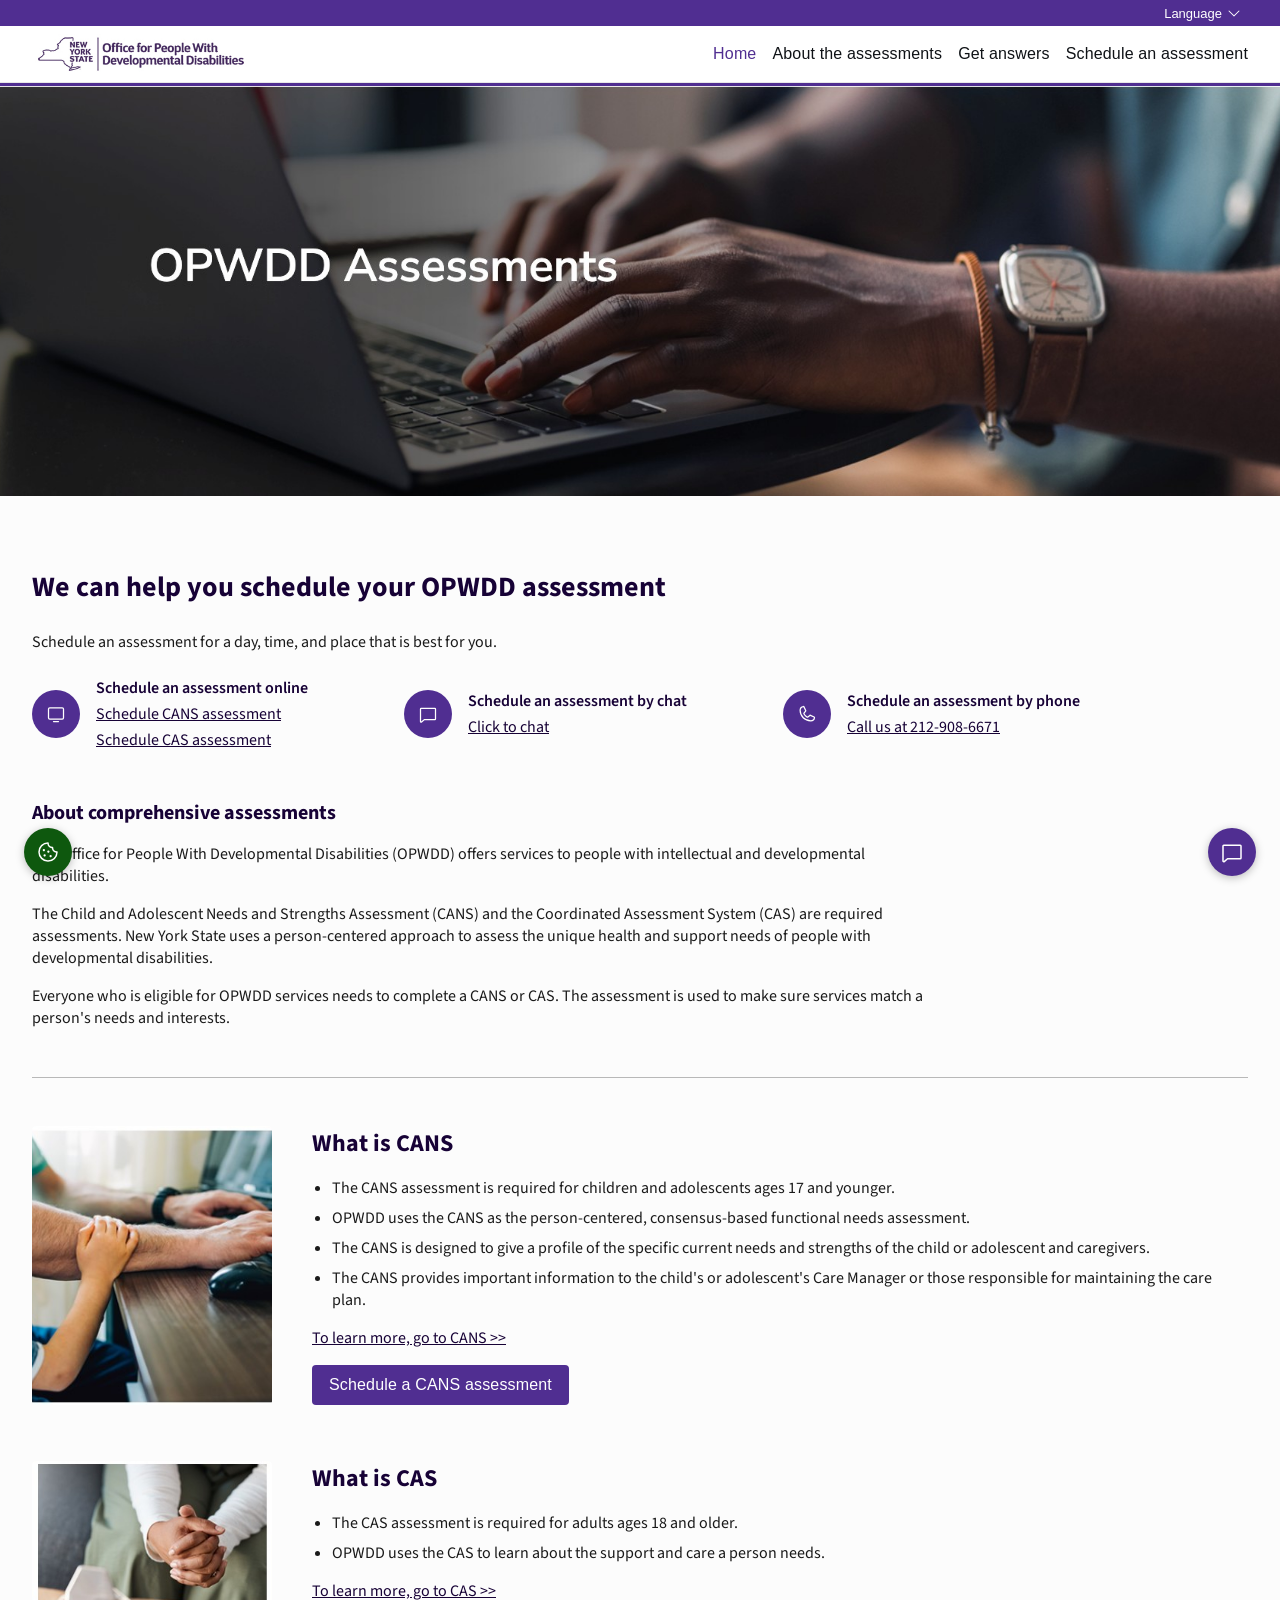
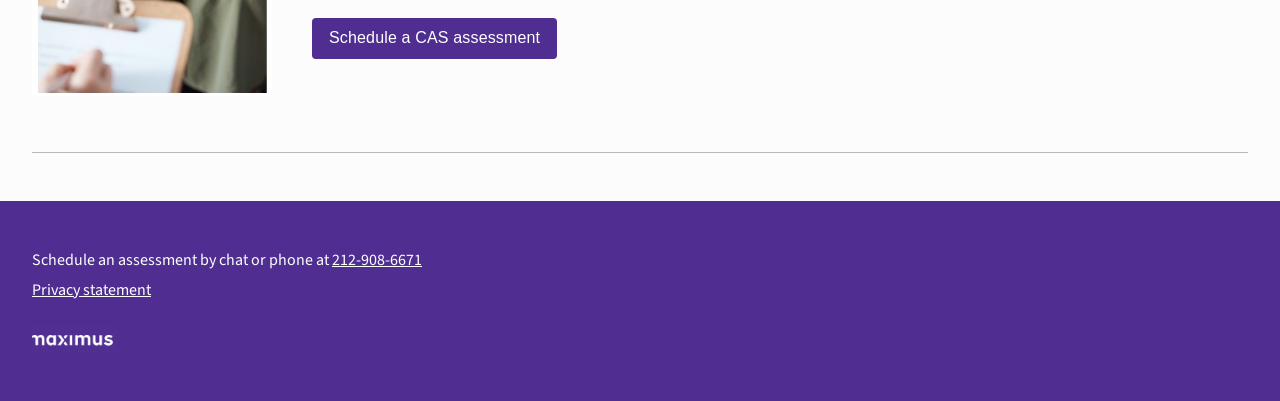
==== commit 27a00d00: "Update OPWDD demo with latest CANS and CAS form changes Sync the published demo with the current pro" ====
--- a/NY OPWDD/index.html
+++ b/NY OPWDD/index.html
@@ -29,7 +29,7 @@
     "@mms/design-system/components/mms-icon": "../node_modules/@mms/design-system/dist/components/icon/mms-icon.component.js",
     "@mms/design-system/components/mms-link": "../node_modules/@mms/design-system/dist/components/link/mms-link.component.js",
     "@mms/design-system/components/mms-header": "../node_modules/@mms/design-system/dist/components/header/mms-header.component.js",
-    "/NYOPWDD-demo/node_modules/@mms/design-system/dist/icons/icon-svgs.json": "./icon-svgs-shim.js"
+    "/node_modules/@mms/design-system/dist/icons/icon-svgs.json": "./icon-svgs-shim.js"
   }
 }
 </script>
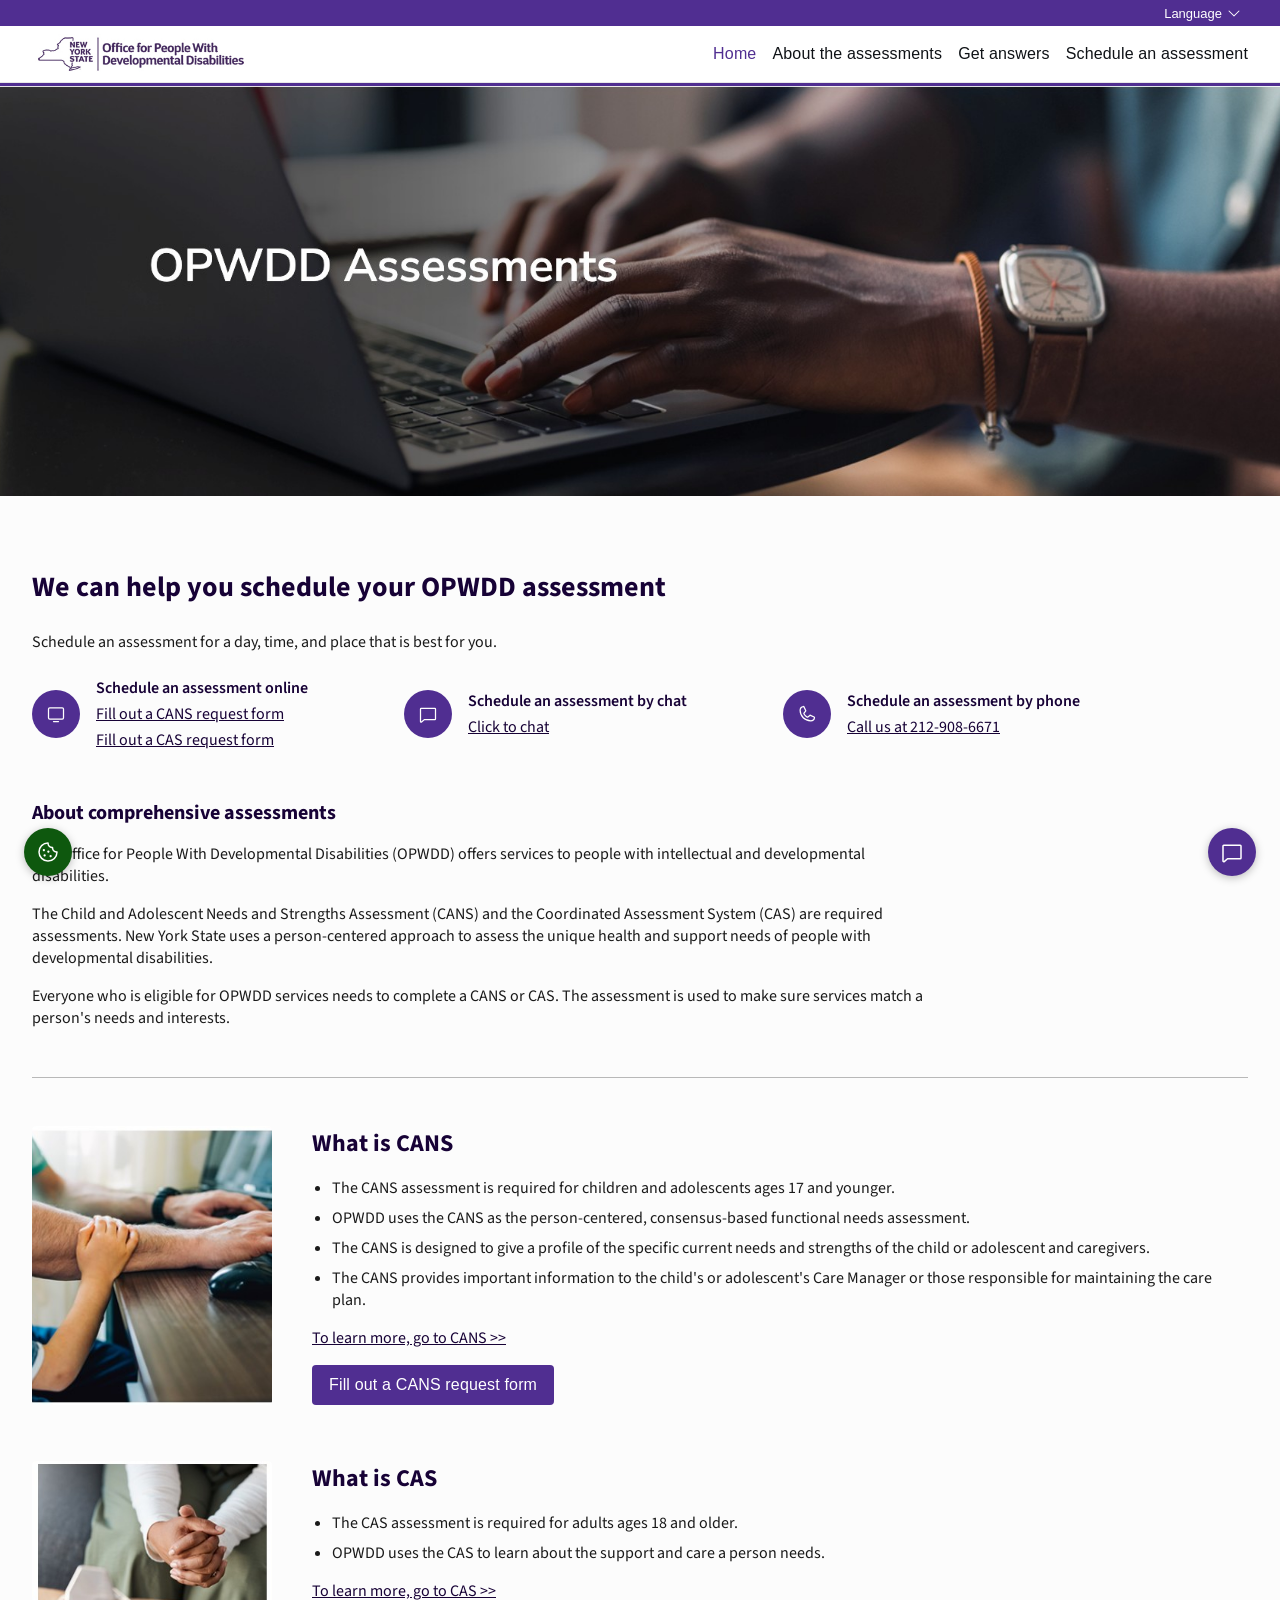
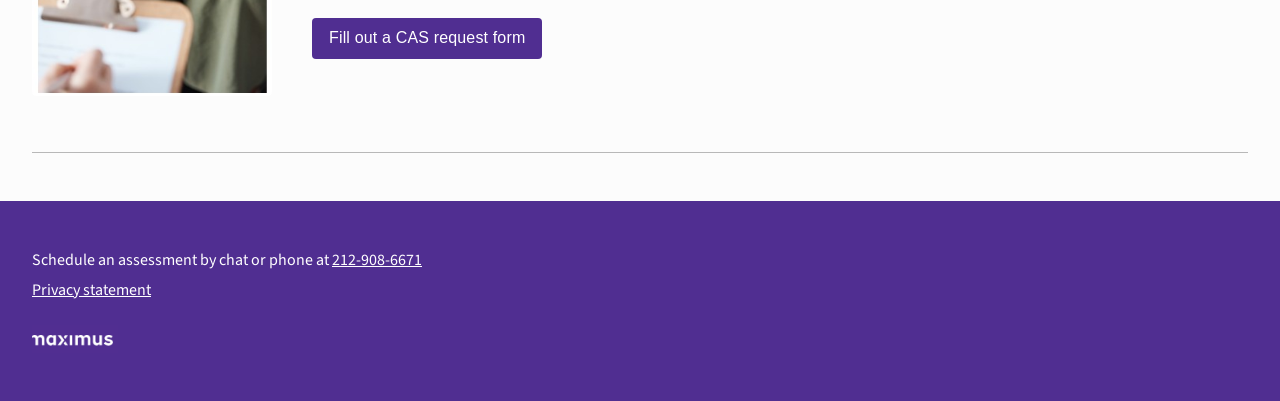
==== commit 971864a3: "Update OPWDD demo with reworked CANS and CAS request forms Sync the published demo with the current " ====
--- a/NY OPWDD/index.html
+++ b/NY OPWDD/index.html
@@ -29,7 +29,7 @@
     "@mms/design-system/components/mms-icon": "../node_modules/@mms/design-system/dist/components/icon/mms-icon.component.js",
     "@mms/design-system/components/mms-link": "../node_modules/@mms/design-system/dist/components/link/mms-link.component.js",
     "@mms/design-system/components/mms-header": "../node_modules/@mms/design-system/dist/components/header/mms-header.component.js",
-    "/node_modules/@mms/design-system/dist/icons/icon-svgs.json": "./icon-svgs-shim.js"
+    "../node_modules/@mms/design-system/dist/icons/icon-svgs.json": "./icon-svgs-shim.js"
   }
 }
 </script>
@@ -80,8 +80,8 @@
         <span class="contact-item__icon"><mms-icon name="monitor" size="md"></mms-icon></span>
         <div>
           <p class="contact-item__label">Schedule an assessment online</p>
-          <a href="form-one.html" class="contact-item__link">Schedule CANS assessment</a>
-          <a href="form-two.html" class="contact-item__link">Schedule CAS assessment</a>
+          <a href="form-one.html" class="contact-item__link">Fill out a CANS request form</a>
+          <a href="form-two.html" class="contact-item__link">Fill out a CAS request form</a>
         </div>
       </div>
       <div class="contact-item">
@@ -122,7 +122,7 @@
       </ul>
       <a href="#cans">To learn more, go to CANS &gt;&gt;</a>
       <a href="form-one.html" class="info-block__button">
-        <mms-button label="Schedule a CANS assessment" variant="primary" color-scheme="primary" size="md"></mms-button>
+        <mms-button label="Fill out a CANS request form" variant="primary" color-scheme="primary" size="md"></mms-button>
       </a>
     </div>
   </section>
@@ -137,7 +137,7 @@
       </ul>
       <a href="#cas">To learn more, go to CAS &gt;&gt;</a>
       <a href="form-two.html" class="info-block__button">
-        <mms-button label="Schedule a CAS assessment" variant="primary" color-scheme="primary" size="md"></mms-button>
+        <mms-button label="Fill out a CAS request form" variant="primary" color-scheme="primary" size="md"></mms-button>
       </a>
     </div>
   </section>
